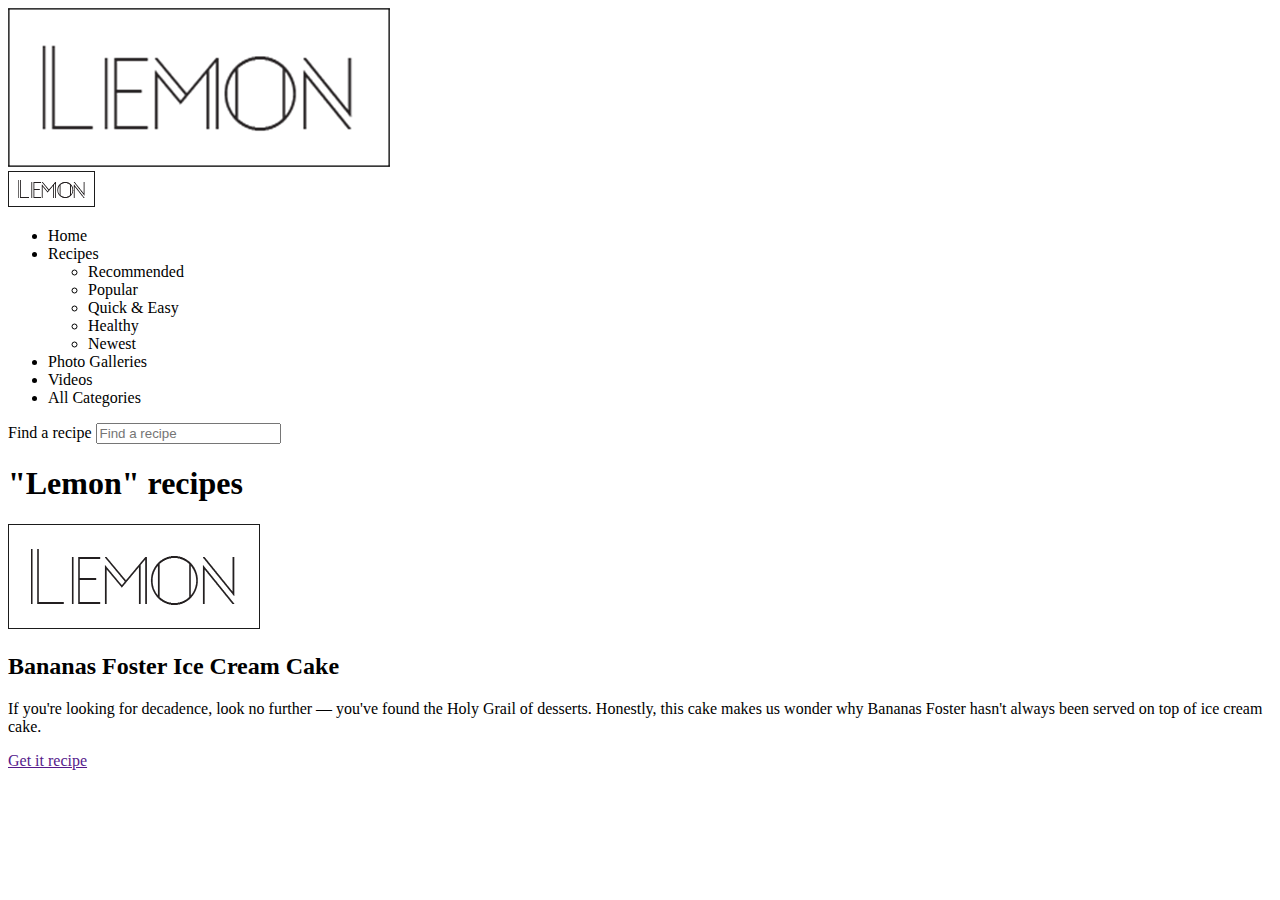
==== index.html @ a5947e5e "Initial commit" ====
<!DOCTYPE html>
<html>
  <head>
    <meta charset="utf-8">
    <title>Lemon</title>
  </head>
  <body>
    <header>
      <img class="header-logo" src="img/logo-lemon-big.png" width="382" height="159" alt="Lemon">      
      <nav class="navigation">
      <a href=""><img src="img/logo-lemon-small.png" width="87" height="36" alt="Lemon"></a>
      <ul class="site-navigation">
        <li>Home</li>
        <li>
          Recipes
          <ul class="sub-menu">
            <li>Recommended</li>
            <li>Popular</li>
            <li>Quick & Easy</li>
            <li>Healthy</li>
            <li>Newest</li>
          </ul>
        </li>
        <li>Photo Galleries</li>
        <li>Videos</li>
        <li>All Categories</li>
      </ul>
      <form class="search" action="https://echo.htmlacademy.ru" method="post">
        <label class="visually-hidden" for="user-search">Find a recipe</label>
        <input type="search" name="search" id="user-search" placeholder="Find a recipe">
      </form>
      </nav>
    </header>
    <main>
      <h1 class="visually-hidden">"Lemon" recipes</h1>
      
      <section class="hit-recipes">
        <img src="img/logo-lemon-mid.png" width="252" height="105" alt="Lemon">
        <h2>Bananas Foster Ice Cream Cake</h2>
        <p>If you're looking for decadence, look no further — you've found the Holy Grail of desserts. Honestly, this cake makes us wonder why Bananas Foster hasn't always been served on top of ice cream cake.
        </p>
        <a class="btn" href="">Get it recipe</a>
      </section>
    </main>
  </body>
</html>
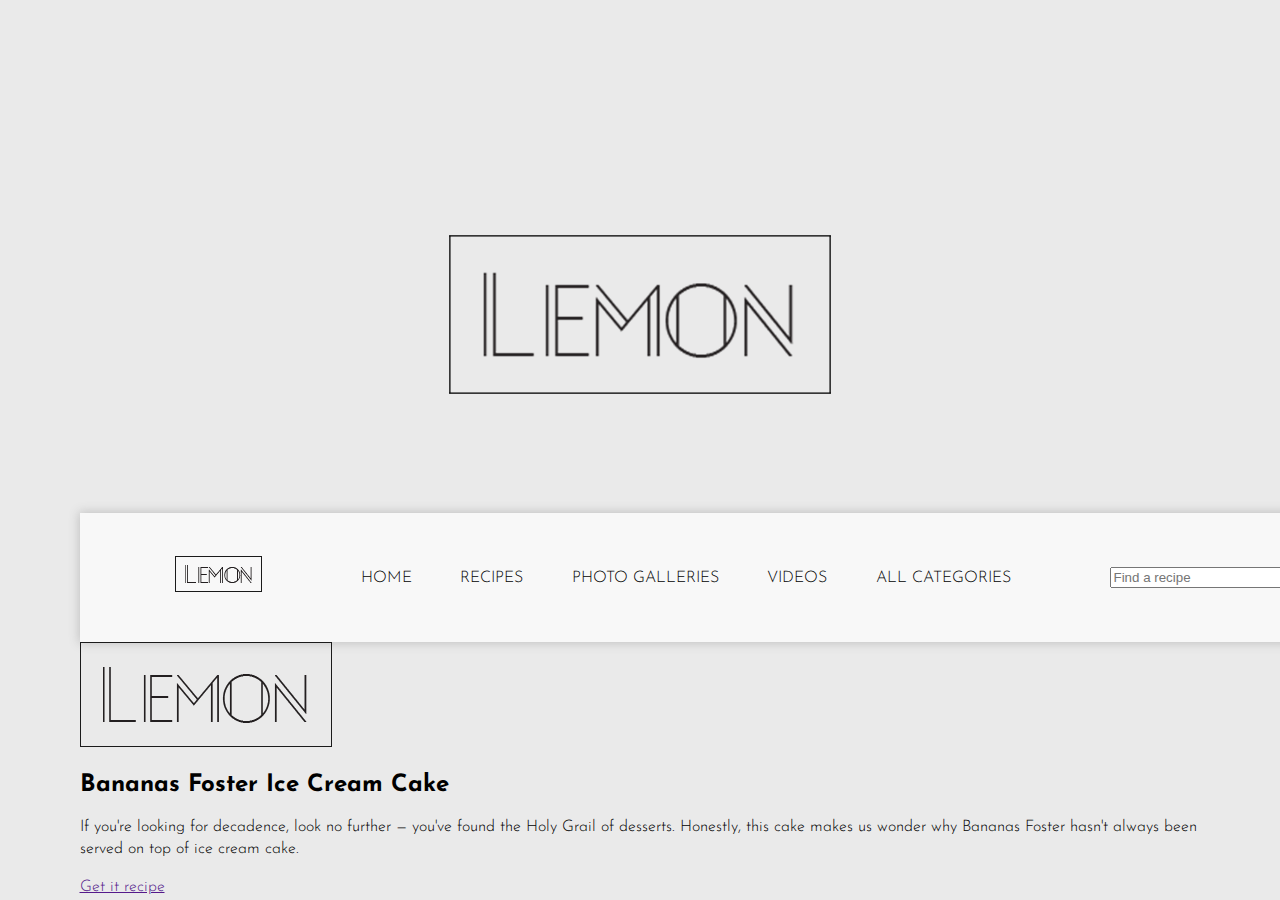
==== commit 5c810758: "Правки в navigation" ====
--- a/index.html
+++ b/index.html
@@ -1,46 +1,51 @@
 <!DOCTYPE html>
 <html>
+  <html lang="en">
   <head>
     <meta charset="utf-8">
     <title>Lemon</title>
+    <link href="https://fonts.googleapis.com/css?family=Josefin+Sans:300,300i,400,700|Open+Sans:300,400|Playfair+Display:400,700,900" rel="stylesheet">
+    <link href="css/style.css" rel="stylesheet">
   </head>
   <body>
-    <header>
-      <img class="header-logo" src="img/logo-lemon-big.png" width="382" height="159" alt="Lemon">      
-      <nav class="navigation">
-      <a href=""><img src="img/logo-lemon-small.png" width="87" height="36" alt="Lemon"></a>
-      <ul class="site-navigation">
-        <li>Home</li>
-        <li>
-          Recipes
-          <ul class="sub-menu">
-            <li>Recommended</li>
-            <li>Popular</li>
-            <li>Quick & Easy</li>
-            <li>Healthy</li>
-            <li>Newest</li>
-          </ul>
-        </li>
-        <li>Photo Galleries</li>
-        <li>Videos</li>
-        <li>All Categories</li>
-      </ul>
-      <form class="search" action="https://echo.htmlacademy.ru" method="post">
-        <label class="visually-hidden" for="user-search">Find a recipe</label>
-        <input type="search" name="search" id="user-search" placeholder="Find a recipe">
-      </form>
-      </nav>
-    </header>
-    <main>
-      <h1 class="visually-hidden">"Lemon" recipes</h1>
-      
-      <section class="hit-recipes">
-        <img src="img/logo-lemon-mid.png" width="252" height="105" alt="Lemon">
-        <h2>Bananas Foster Ice Cream Cake</h2>
-        <p>If you're looking for decadence, look no further — you've found the Holy Grail of desserts. Honestly, this cake makes us wonder why Bananas Foster hasn't always been served on top of ice cream cake.
-        </p>
-        <a class="btn" href="">Get it recipe</a>
-      </section>
-    </main>
+    <div class="container">
+      <header class="header">
+        <img class="header-logo" src="img/logo-lemon-big.png" width="382" height="159" alt="Lemon">      
+        <nav class="navigation">
+        <a class="nav-link" href=""><img src="img/logo-lemon-small.png" width="87" height="36" alt="Lemon"></a>
+        <ul class="site-navigation page-list">
+          <li><a class="nav-link">Home</a></li>
+          <li>
+            <a class="nav-link">Recipes</a>
+            <ul class="sub-menu page-list">
+              <li>Recommended</li>
+              <li>Popular</li>
+              <li>Quick & Easy</li>
+              <li>Healthy</li>
+              <li>Newest</li>
+            </ul>
+          </li>
+          <li><a class="nav-link">Photo Galleries</a></li>
+          <li><a class="nav-link">Videos</a></li>
+          <li><a class="nav-link">All Categories</a></li>
+        </ul>
+        <form class="search" action="https://echo.htmlacademy.ru" method="post">
+          <label class="visually-hidden" for="user-search">Find a recipe</label>
+          <input type="search" name="search" id="user-search" placeholder="Find a recipe">
+        </form>
+        </nav>
+      </header>
+      <main>
+        <h1 class="visually-hidden">"Lemon" recipes</h1>
+
+        <section class="hit-recipes">
+          <img src="img/logo-lemon-mid.png" width="252" height="105" alt="Lemon">
+          <h2>Bananas Foster Ice Cream Cake</h2>
+          <p>If you're looking for decadence, look no further — you've found the Holy Grail of desserts. Honestly, this cake makes us wonder why Bananas Foster hasn't always been served on top of ice cream cake.
+          </p>
+          <a class="btn" href="">Get it recipe</a>
+        </section>
+      </main>
+    </div>
   </body>
 </html>--- a/css/style.css
+++ b/css/style.css
@@ -0,0 +1,81 @@
+body {
+  margin: 0;
+  padding: 0;
+  min-width: 1121px;
+  font-family: "Josefin Sans", Tahoma, sans-serif;
+  font-size: 16px;
+  line-height: 22px;
+  font-weight: 300;
+  color: #000000;
+  background-color: #eaeaea;
+}
+
+.visually-hidden:not(:focus):not(:active), input[type='checkbox'].visually-hidden, input[type='radio'].visually-hidden {
+    position: absolute;
+    overflow: hidden;
+    clip: rect(0 0 0 0);
+    width: 1px;
+    height: 1px;
+    margin: -1px;
+    padding: 0;
+    white-space: nowrap;
+    border: 0;
+    -webkit-clip-path: inset(100%);
+            clip-path: inset(100%);
+}
+
+.container {
+  margin: 0 auto;
+  width: 1121px;
+  padding-left: 17px;
+  padding-right: 17px;
+  padding-top: 10px;
+}
+
+.page-list {
+  margin: 0;
+  padding: 0;
+  list-style: none;
+}
+
+.header {
+  padding-top: 225px;
+  display: flex;
+  flex-direction: column;
+  
+}
+
+.header-logo {
+  margin: 0 auto;
+  padding-bottom: 119px;
+}
+
+.navigation {
+  padding-left: 95px;
+  padding-right: 95px;
+  padding-top: 43px;
+  padding-bottom: 43px;
+  min-width: 1120px;
+  display: flex;
+  justify-content: space-between;
+  align-items: center;
+  flex-wrap: wrap;
+  background-color: #f8f8f8;
+  box-shadow: 0 0 10px 1px #c0c0c0;
+  text-transform: uppercase;
+}
+
+.nav-link {
+  margin: 0;
+  padding: 0;
+}
+
+.site-navigation {
+  display: flex;
+  justify-content: space-between;
+  min-width: 650px;
+}
+
+.sub-menu {
+  display: none;
+}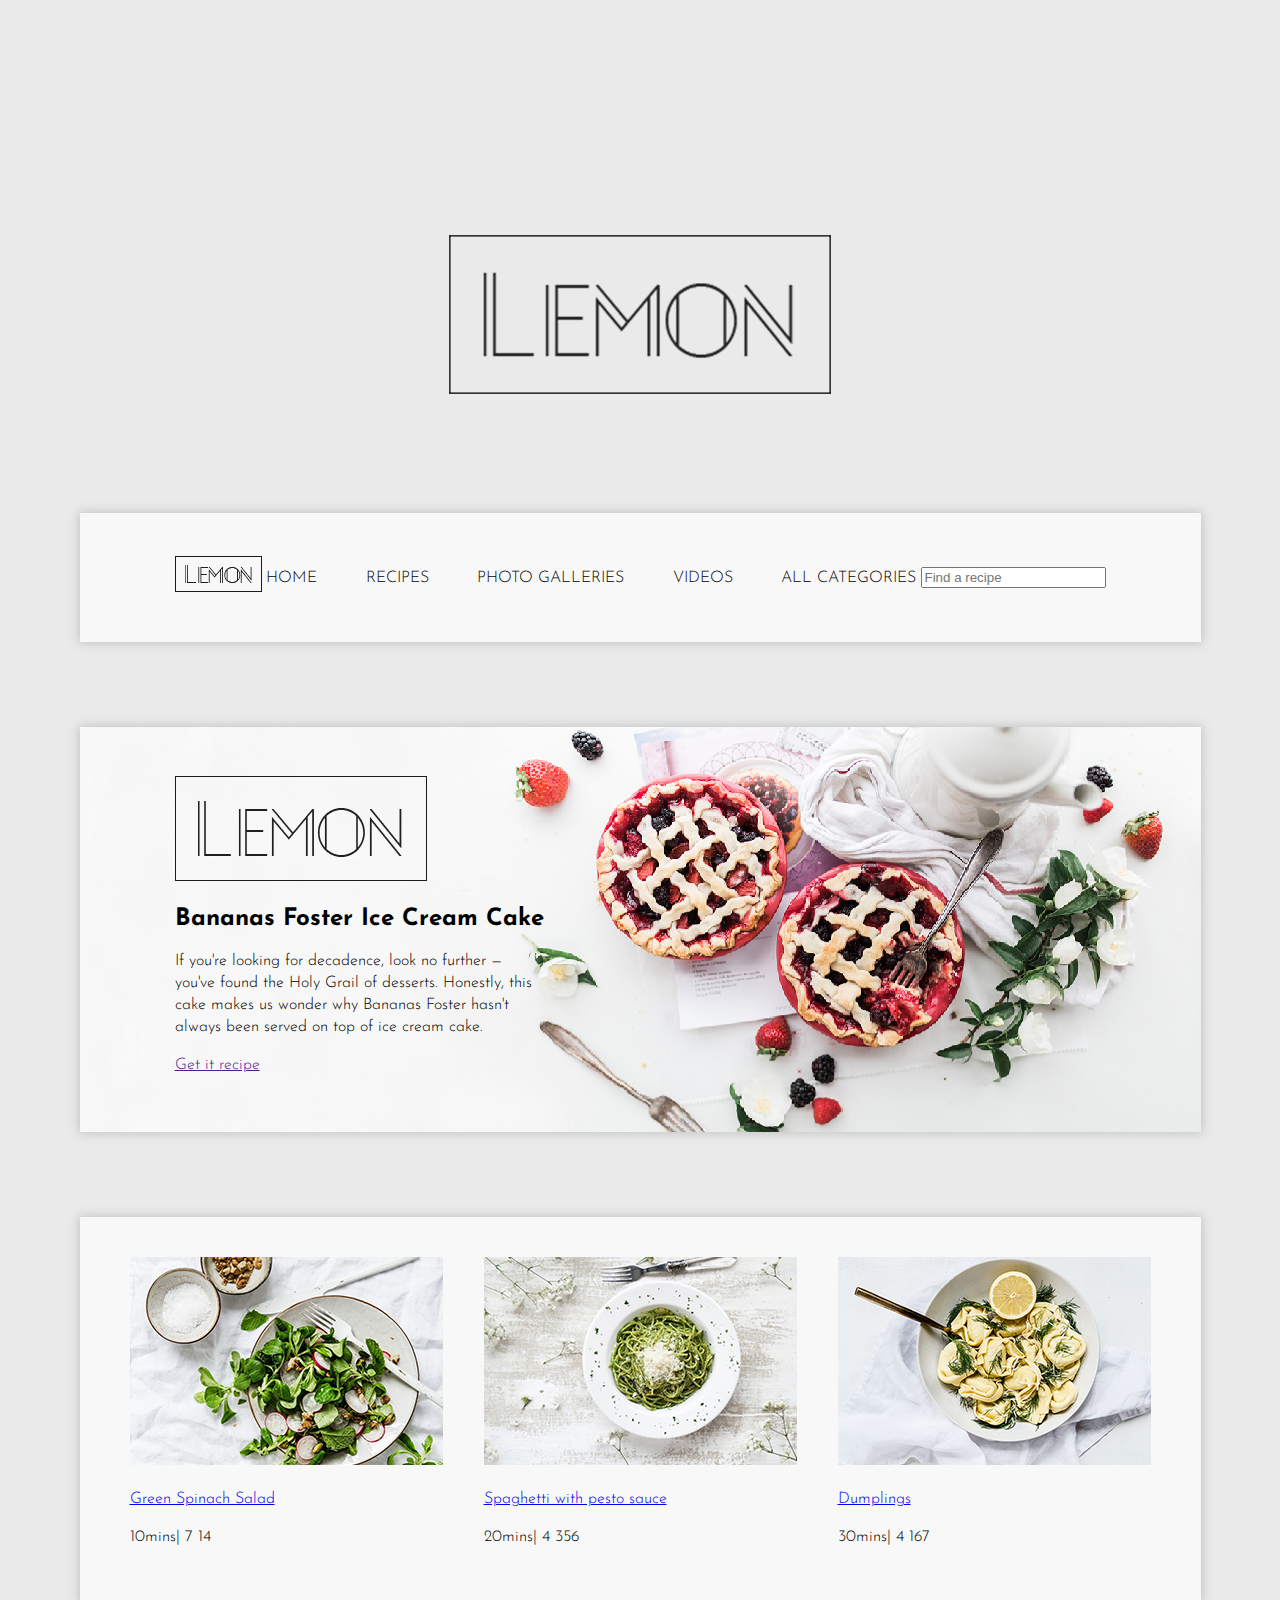
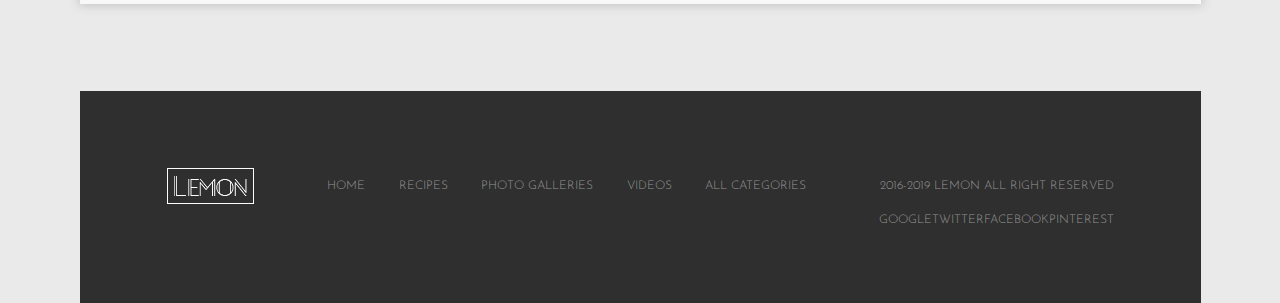
==== commit c61af5d4: "Разметка и стили для main & footer" ====
--- a/index.html
+++ b/index.html
@@ -45,7 +45,46 @@
           </p>
           <a class="btn" href="">Get it recipe</a>
         </section>
+        <section class="recipes">
+          <h2 class="visually-hidden">New recipes</h2>
+          <ul class="recipe-list page-list">
+            <li class="recipe">
+              <a href="#"><img src="img/recipe-1.jpg"></a>
+              <p><a href="#">Green Spinach Salad</a></p>
+              <p>10mins| 7 14</p>
+            </li>
+            <li class="recipe">
+              <a href="#"><img src="img/recipe-2.jpg"></a>
+              <p><a href="#">Spaghetti with pesto sauce</a></p>
+              <p>20mins| 4 356</p>
+            </li>
+            <li class="recipe">
+              <a href="#"><img src="img/recipe-3.jpg"></a>
+              <p><a href="#">Dumplings</a></p>
+              <p>30mins| 4 167</p>
+            </li>
+          </ul>
+        </section>
       </main>
+      <footer class="main-footer">
+        <div class="wrapper">
+          <img src="img/logo-lemon-small-white.png" width="87" height="36" alt="Lemon">
+          <ul class="footer-navigation page-list">
+            <li><a>Home</a></li>
+            <li><a>Recipes</a></li>
+            <li><a>Photo Galleries</a></li>
+            <li><a>Videos</a></li>
+            <li><a>All Categories</a></li>
+          </ul>
+            <p class="copyright">2016-2019 Lemon all right reserved</p>
+        </div>
+        <ul class="social page-list">
+          <li>Google</li>
+          <li>Twitter</li>
+          <li>Facebook</li>
+          <li>Pinterest</li>
+        </ul>
+      </footer>
     </div>
   </body>
 </html>--- a/css/style.css
+++ b/css/style.css
@@ -39,7 +39,8 @@
 }
 
 .header {
-  padding-top: 225px;
+  margin-top: 225px;
+  margin-bottom: 85px;
   display: flex;
   flex-direction: column;
   
@@ -51,6 +52,7 @@
 }
 
 .navigation {
+  box-sizing: border-box;
   padding-left: 95px;
   padding-right: 95px;
   padding-top: 43px;
@@ -78,4 +80,71 @@
 
 .sub-menu {
   display: none;
+}
+
+.hit-recipes {
+  box-sizing: border-box;
+  margin-bottom: 85px;
+  padding-left: 95px;
+  padding-top: 49px;
+  padding-bottom: 56px;
+  min-width: 1120px;
+  background-color: #f8f8f8;
+  background-image:url(../img/hit-bg.jpg);
+  background-repeat: no-repeat;
+  background-position: right 0;
+  box-shadow: 0 0 10px 1px #c0c0c0;
+}
+
+.hit-recipes p {
+  max-width: 369px; 
+}
+
+.recipes {
+  margin-bottom: 87px;
+  padding-top: 40px;
+  padding-bottom: 40px;
+  padding-left: 50px;
+  padding-right: 50px;
+  background-color: #f8f8f8;
+  box-shadow: 0 0 10px 1px #c0c0c0; 
+}
+
+.recipe-list {
+  display: flex;
+  justify-content: space-between;
+}
+
+.main-footer {
+  margin-top: 20px;
+  padding-left: 87px;
+  padding-right: 87px;
+  padding-top: 72px;
+  padding-bottom: 72px; 
+  background-color: #2f2f2f;
+  display: flex;
+  flex-direction: column;
+  font-size: 12px;
+  text-transform: uppercase;
+  color: #979797;
+}
+
+.wrapper {
+  display: flex;
+  justify-content: space-between;
+  align-content: center;
+  align-items: center;
+}
+
+.footer-navigation {
+  min-width: 479px;
+  display: flex;
+  justify-content: space-between;
+}
+
+.social {
+  display: flex;
+  justify-content: space-between;
+  align-self: flex-end;
+  min-width: 129px;
 }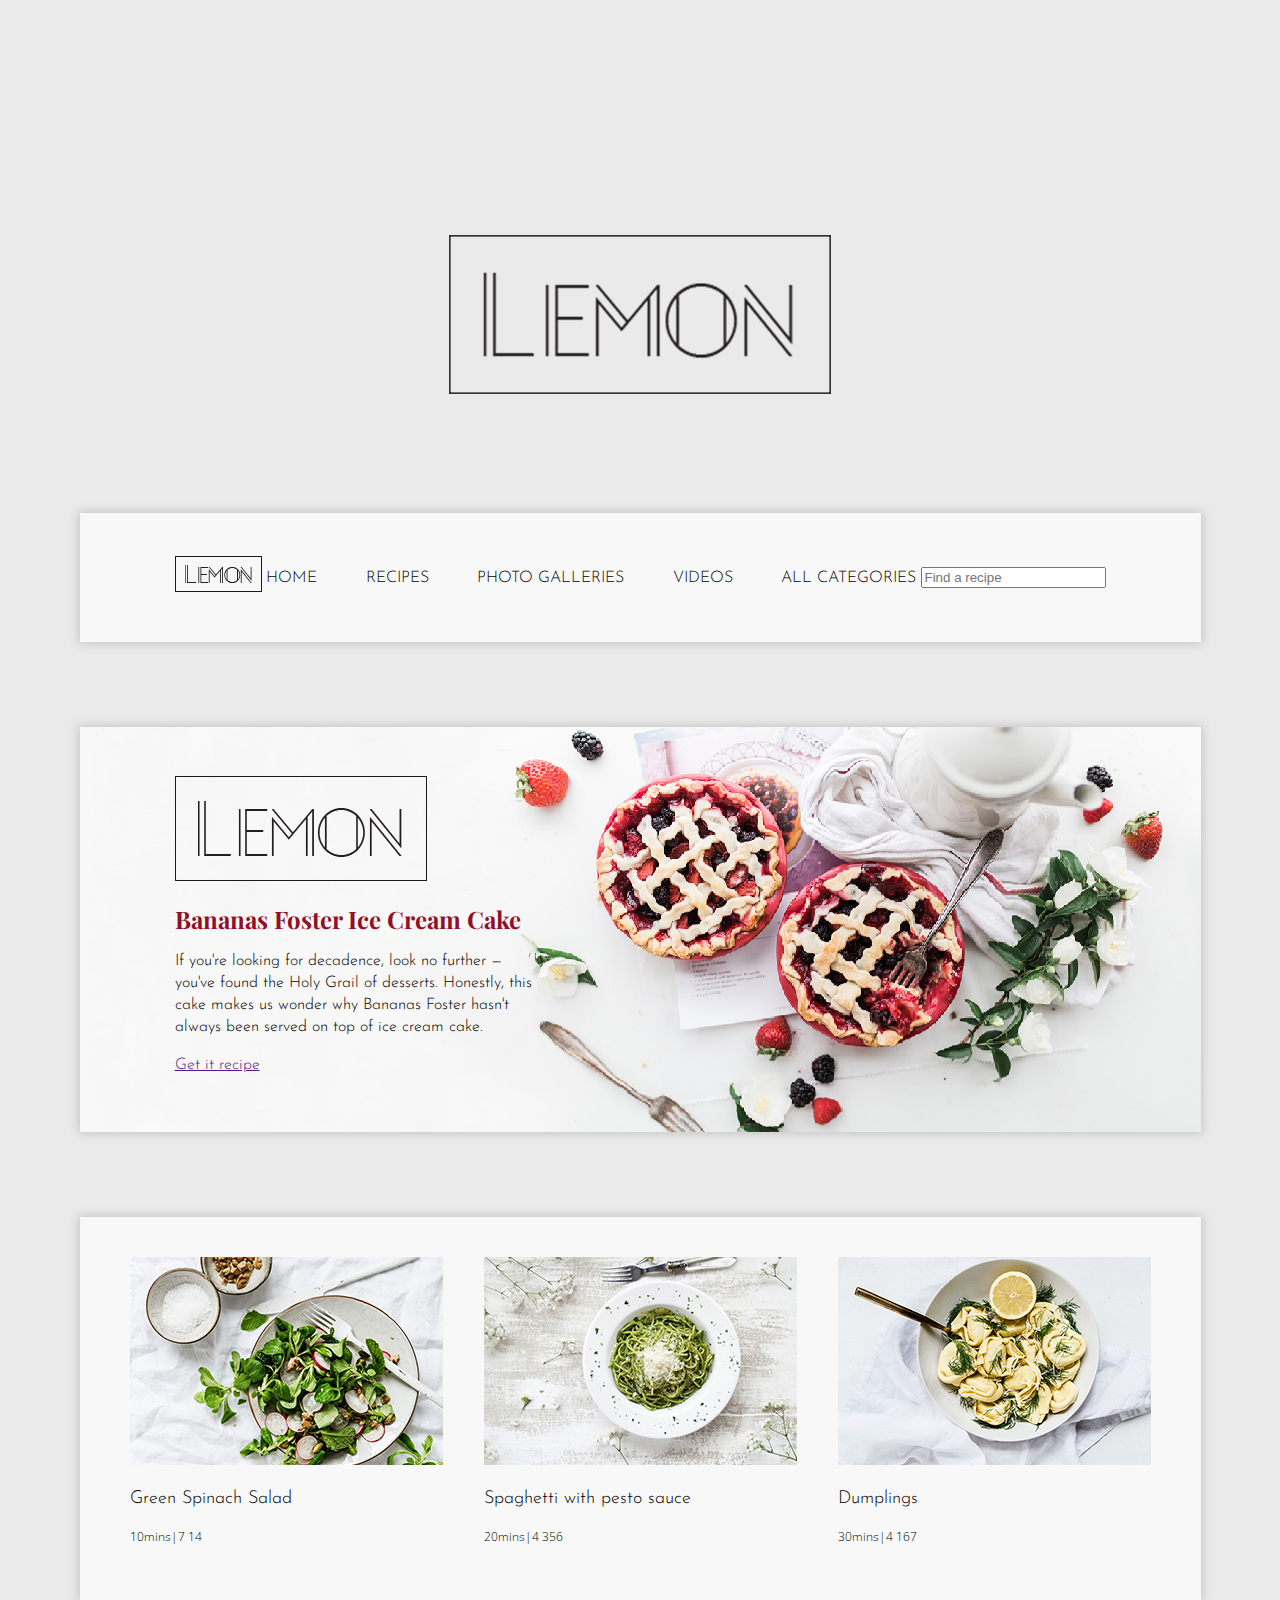
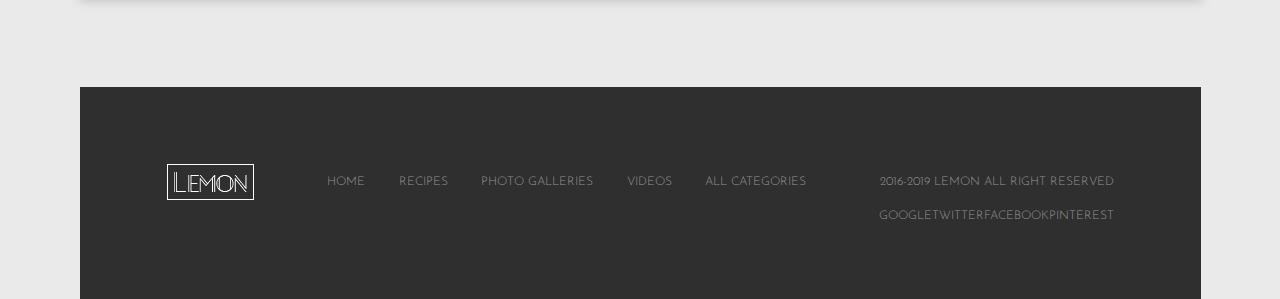
==== commit 4706534e: "правки шрифтов" ====
--- a/index.html
+++ b/index.html
@@ -50,18 +50,18 @@
           <ul class="recipe-list page-list">
             <li class="recipe">
               <a href="#"><img src="img/recipe-1.jpg"></a>
-              <p><a href="#">Green Spinach Salad</a></p>
-              <p>10mins| 7 14</p>
+              <p><a class="recipe-link" href="#">Green Spinach Salad</a></p>
+              <p class="comments-views"><span class="time">10mins</span>|<span class="comments">7 </span><span class="views">14</span></p>
             </li>
             <li class="recipe">
               <a href="#"><img src="img/recipe-2.jpg"></a>
-              <p><a href="#">Spaghetti with pesto sauce</a></p>
-              <p>20mins| 4 356</p>
+              <p><a class="recipe-link" href="#">Spaghetti with pesto sauce</a></p>
+              <p class="comments-views"><span class="time">20mins</span>|<span class="comments">4 </span><span class="views">356</span></p>
             </li>
             <li class="recipe">
               <a href="#"><img src="img/recipe-3.jpg"></a>
-              <p><a href="#">Dumplings</a></p>
-              <p>30mins| 4 167</p>
+              <p><a class="recipe-link" href="#">Dumplings</a></p>
+              <p class="comments-views"><span class="time">30mins</span>|<span class="comments">4 </span><span class="views">167</span></p>
             </li>
           </ul>
         </section>
--- a/css/style.css
+++ b/css/style.css
@@ -96,6 +96,12 @@
   box-shadow: 0 0 10px 1px #c0c0c0;
 }
 
+.hit-recipes h2 {
+  font-family: "Playfair Display",  Georgia, serif;
+  font-size: 24px;
+  color: #911026;
+}
+
 .hit-recipes p {
   max-width: 369px; 
 }
@@ -113,6 +119,17 @@
 .recipe-list {
   display: flex;
   justify-content: space-between;
+}
+
+.comments-views {
+  font-family: "Open Sans", Tahoma, sans-serif;
+  font-size: 12px;
+}
+
+.recipe-link {
+  text-decoration: none;
+  font-size: 18px;
+  color: #000000;
 }
 
 .main-footer {
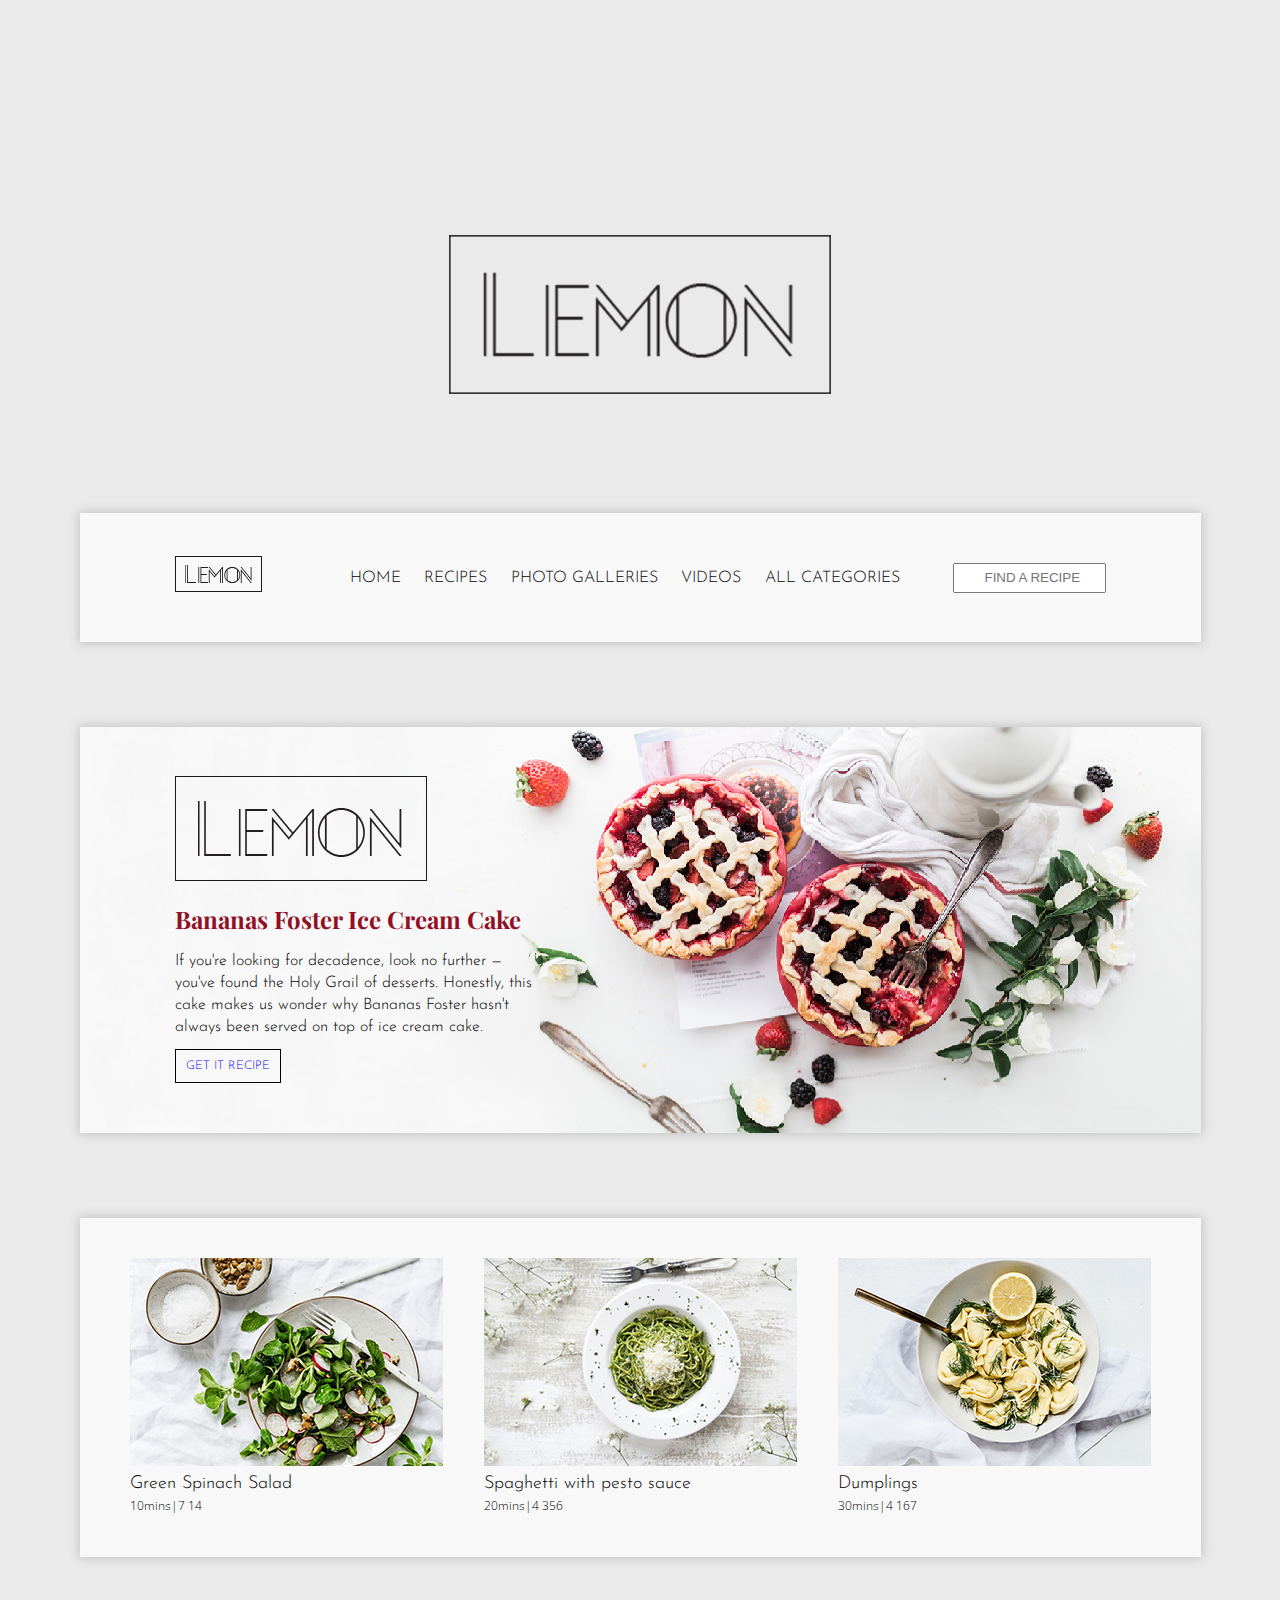
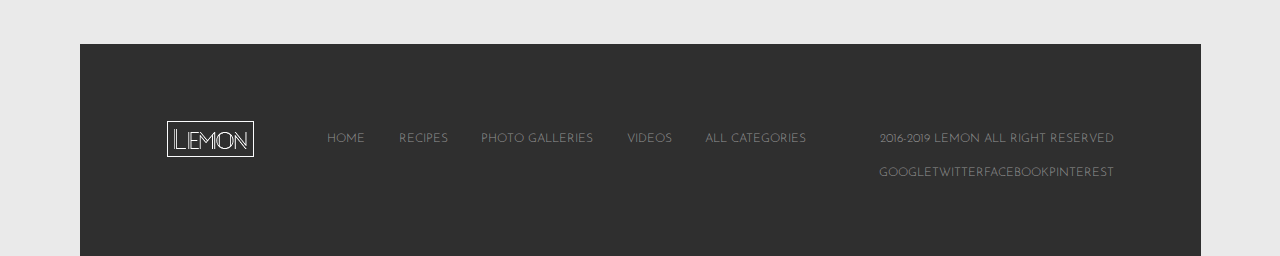
==== commit 07fc0cd6: "Добавлен скроллбар на странице recipe" ====
--- a/index.html
+++ b/index.html
@@ -4,6 +4,7 @@
   <head>
     <meta charset="utf-8">
     <title>Lemon</title>
+    <link rel="stylesheet" href="https://use.fontawesome.com/releases/v5.7.1/css/all.css" integrity="sha384-fnmOCqbTlWIlj8LyTjo7mOUStjsKC4pOpQbqyi7RrhN7udi9RwhKkMHpvLbHG9Sr" crossorigin="anonymous">
     <link href="https://fonts.googleapis.com/css?family=Josefin+Sans:300,300i,400,700|Open+Sans:300,400|Playfair+Display:400,700,900" rel="stylesheet">
     <link href="css/style.css" rel="stylesheet">
   </head>
@@ -43,7 +44,7 @@
           <h2>Bananas Foster Ice Cream Cake</h2>
           <p>If you're looking for decadence, look no further — you've found the Holy Grail of desserts. Honestly, this cake makes us wonder why Bananas Foster hasn't always been served on top of ice cream cake.
           </p>
-          <a class="btn" href="">Get it recipe</a>
+          <a class="btn" href="recipe.html">Get it recipe</a>
         </section>
         <section class="recipes">
           <h2 class="visually-hidden">New recipes</h2>
--- a/css/style.css
+++ b/css/style.css
@@ -38,6 +38,15 @@
   list-style: none;
 }
 
+.btn {
+  padding: 10px;
+  text-decoration: none;
+  font-size: 12px;
+  text-transform: uppercase;
+  border: 1px solid #000000;
+  background-color: #f8f8f8;
+}
+
 .header {
   margin-top: 225px;
   margin-bottom: 85px;
@@ -73,13 +82,22 @@
 }
 
 .site-navigation {
-  display: flex;
-  justify-content: space-between;
-  min-width: 650px;
+  margin-left: 85px;
+  margin-right: 50px;
+  display: flex;
+  justify-content: space-between;
+  min-width: 550px;
 }
 
 .sub-menu {
   display: none;
+}
+
+.search input {
+  width: 153px;
+  height: 30px;
+  text-transform: uppercase;
+  padding-left: 30px;
 }
 
 .hit-recipes {
@@ -121,7 +139,14 @@
   justify-content: space-between;
 }
 
+.recipe-list p {
+  padding: 0;
+  margin: 0;
+}
+
 .comments-views {
+  padding: 0;
+  margin: 0;
   font-family: "Open Sans", Tahoma, sans-serif;
   font-size: 12px;
 }
@@ -164,4 +189,79 @@
   justify-content: space-between;
   align-self: flex-end;
   min-width: 129px;
+}
+
+.recipe-bananas {
+  margin-bottom: 80px;
+  display: flex;
+  background-color: #f8f8f8;
+  box-shadow: 0 0 10px 1px #c0c0c0; 
+}
+
+.recipe-bananas img {
+  width: 520px;
+}
+
+.recipe-wrapper {
+  margin-left: 37px;
+  margin-right: 30px;
+  padding-right: 20px;
+  max-height: 439px;
+  overflow: auto;
+  max-width: 515px;
+}
+
+.recipe-wrapper::-webkit-scrollbar-button {
+background-image:url('');
+background-repeat:no-repeat;
+width:5px;
+height:0px
+}
+
+.recipe-wrapper::-webkit-scrollbar-track {
+background-color:#dddddd
+}
+
+.recipe-wrapper::-webkit-scrollbar-thumb {
+-webkit-border-radius: 0px;
+border-radius: 0px;
+background-color:#555555;
+}
+
+.recipe-wrapper::-webkit-scrollbar-thumb:hover{
+background-color:#474747;
+}
+
+.recipe-wrapper::-webkit-resizer{
+background-image:url('');
+background-repeat:no-repeat;
+width:4px;
+height:0px
+}
+
+.recipe-wrapper::-webkit-scrollbar{
+width: 4px;
+}
+
+
+
+.recipe-bananas h2 {
+  font-family: "Playfair Display",  Georgia, serif;
+  font-size: 32px;
+  color: #055555;
+}
+
+.row {
+  display: flex;
+  justify-content: space-between;
+  align-content: center;
+  align-items: center;
+}
+
+.time::before {
+  top: 0;
+  left: 0;
+  content: "";
+  background-image: url(../img/clock-regular.svg);
+  background-size: 13px 13px;
 }